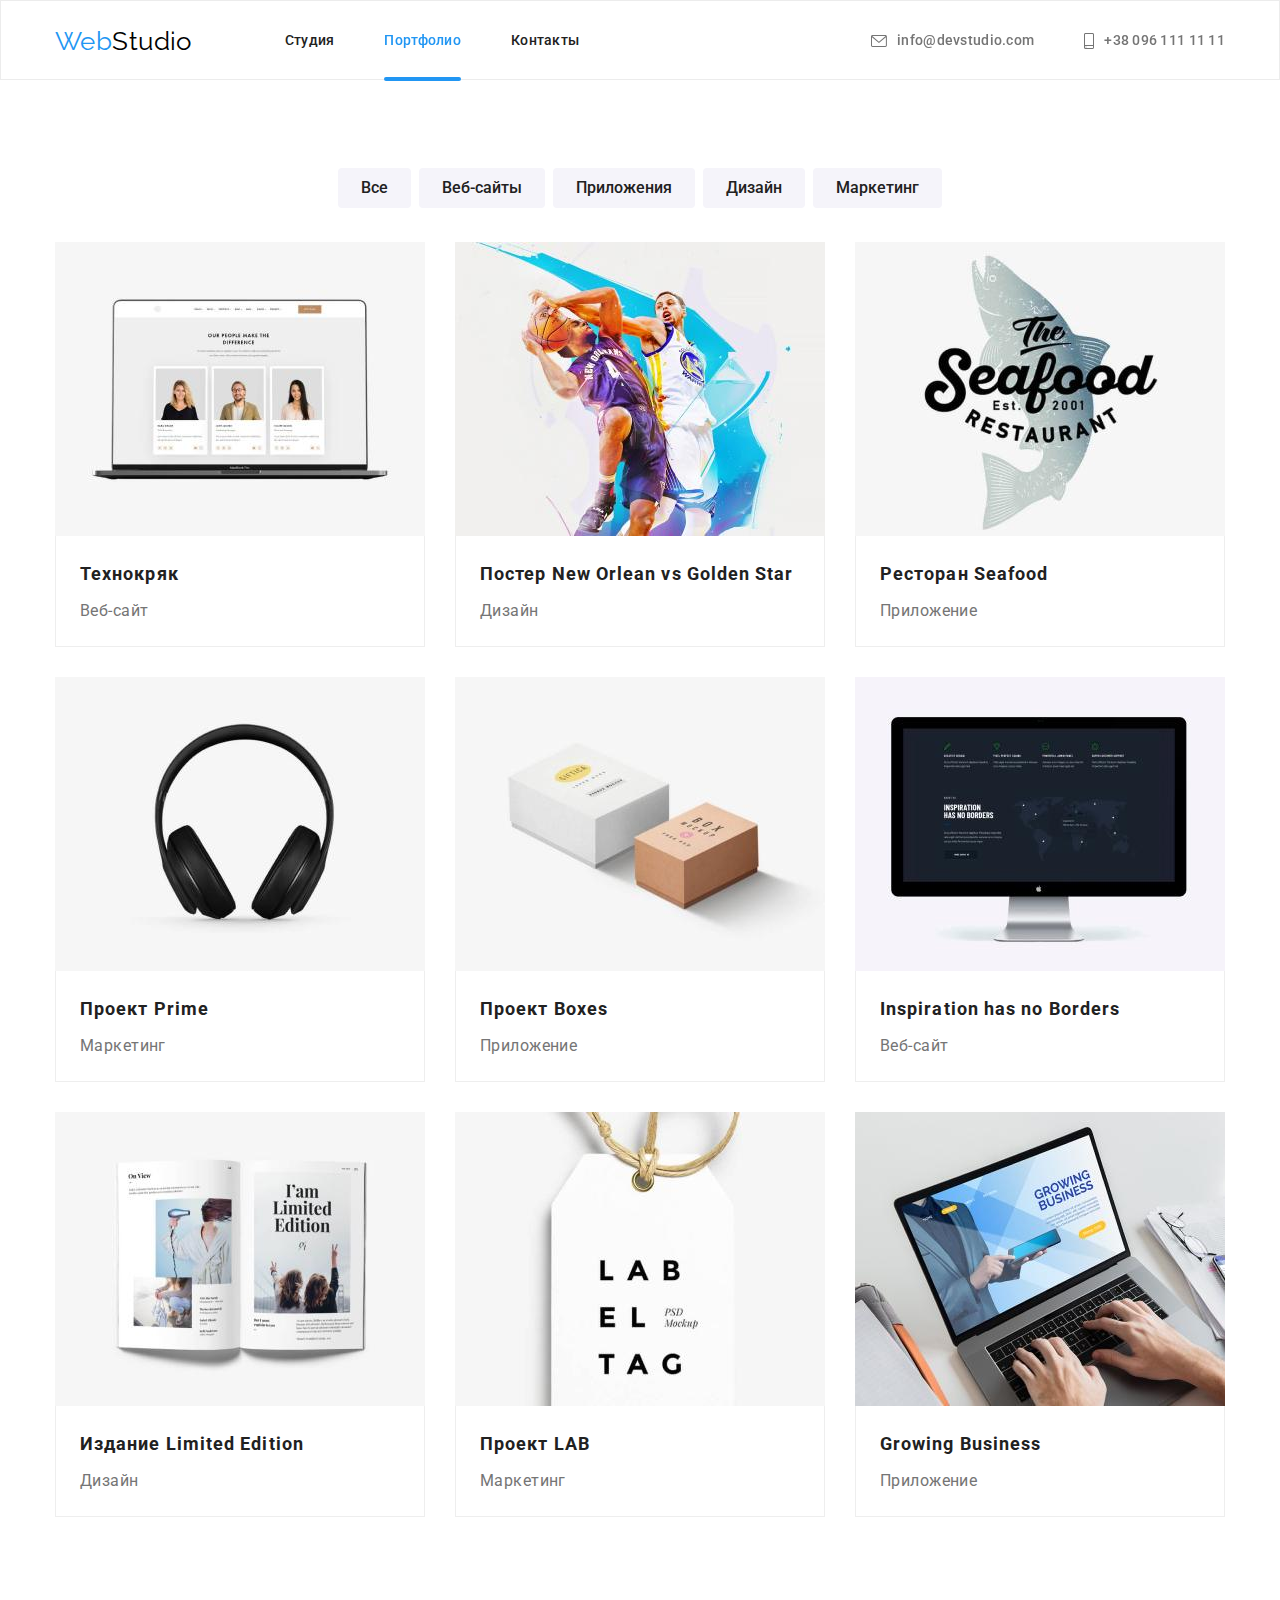
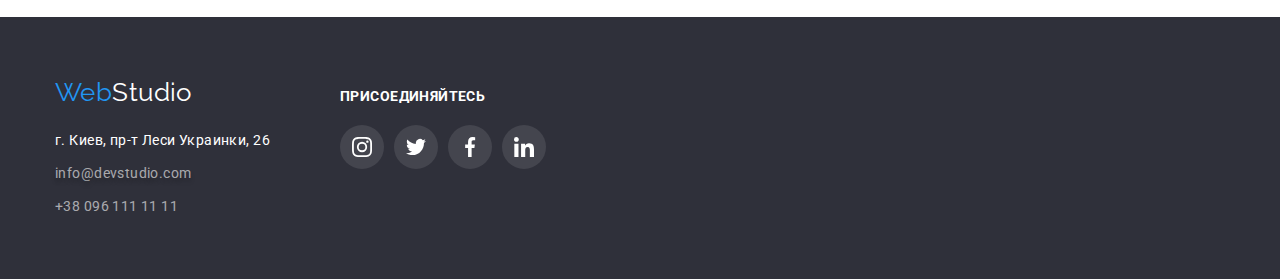
==== portfolio.html @ c6a603f1 "HW5_+" ====
<!DOCTYPE html>
<html lang="ru">

<head>
  <meta charset="UTF-8">
  <meta http-equiv="X-UA-Compatible" content="IE=edge">
  <meta name="viewport" content="width=device-width, initial-scale=1.0">
  <title>WebStudio</title>
  <link rel="preconnect" href="https://fonts.gstatic.com">
  <link href="https://fonts.googleapis.com/css2?family=Raleway:wght@700&family=Roboto:wght@400;500;700;900&display=swap"
    rel="stylesheet">
  <link rel="stylesheet" href="https://cdnjs.cloudflare.com/ajax/libs/modern-normalize/1.0.0/modern-normalize.min.css">
  <link rel="stylesheet" href="./css/styles.css">
</head>
<body>
<header class="header">
  <div class="container nav">
    <nav class="main-nav">
      <a href="./index.html" class="logo part-one" lang="en">Web<span class="logo part-two">Studio</span></a>
      <ul class="site-nav">
        <li class="item"><a href="./index.html" class="link">Студия</a></li>
        <li class="item"><a href="./portfolio.html" class="link current">Портфолио</a></li>
        <li class="item"><a href="" class="link">Контакты</a></li>
      </ul>
    </nav>
    <ul class="contact-header">
      <li class="item"><a href="mailto:info@devstudio.com" class="link " lang="en"><svg class="svg-email">
            <use href="./images/icon.svg#icon-envelope"></use>
          </svg> info@devstudio.com</a></li>
      <li class="item"><a href="tel:+380961111111" class="link "> <svg class="svg-tell">
            <use href="./images/icon.svg#icon-smartphone"></use>
          </svg>+38 096 111 11 11</a></li>
    </ul>
  </div>
</header>
  <main>
    <h1 class="hide-banner">Портфолио</h1>
   <!--Portfolio--> 
    <!--Filter-->
   <section class="section portfolio">
    <div class="container">
      <h2 class="section-title hide">Фильтр</h2>
      <ul class="filter-list">
        <li class="item"><button class="buttun secondary" type="button">Все</button></li>
        <li class="item"><button class="buttun secondary" type="button">Веб-сайты</button></li>
        <li class="item"><button class="buttun secondary" type="button">Приложения</button></li>
        <li class="item"><button class="buttun secondary" type="button">Дизайн</button></li>
        <li class="item"><button class="buttun secondary" type="button">Маркетинг</button></li>
      </ul>
      <!--Work examples-->
      <h2 class="section-title hide">Примеры работ</h2>
      <ul class="portfolio-list">
        <li class="item">
          <a href="" class="item-link">
            <div class="product-thumb">
              <img class="card-image no-gap" src="./images/website.jpg" alt="Веб-сайт" width="370" height="294">
              <div class="product-overlay">
                <p class="text-before">Технокряк это современная площадка распространения коронавируса. Компании используют эту платформу для цифрового
                  шпионажа и атак на защищённые сервера конкурентов.
                </p>
              </div>
            </div>
            <div class="content-portfolio">
              <h3 class="title">Технокряк</h3>
              <p class="text"> Веб-сайт </p>
            </div> 
          </a>
        </li>
        <li class="item">
          <a href="" class="item-link">
            <div class="product-thumb">
              <img class="card-image no-gap" src="./images/design.jpg" alt="Постер" width="370" height="294">
              <div class="product-overlay">
                <p class="text-before">Технокряк это современная площадка распространения коронавируса. Компании используют эту
                  платформу для цифрового
                  шпионажа и атак на защищённые сервера конкурентов.
                </p>
              </div>
            </div>
            <div class="content-portfolio">
              <h3 class="title">Постер <span lang="en">New Orlean vs Golden Star</span></h3>
              <p class="text"> Дизайн </p>
            </div> 
          </a>
        </li>
        <li class="item">
          <a href="" class="item-link">
            <div class="product-thumb">
              <img class="card-image no-gap" src="./images/attachment.jpg" alt="Логотип приложения" width="370" height="294">
              <div class="product-overlay">
                <p class="text-before">Технокряк это современная площадка распространения коронавируса. Компании используют эту
                  платформу для цифрового
                  шпионажа и атак на защищённые сервера конкурентов.
                </p>
              </div>
            </div>
            <div class="content-portfolio">
              <h3 class="title">Ресторан <span lang="en">Seafood</span></h3>
              <p class="text"> Приложение </p>
            </div>
          </a>
        </li>
        <li class="item">
          <a href="" class="item-link">
            <div class="product-thumb">
              <img class="card-image no-gap" src="./images/headphones.jpg" alt="Наушники" width="370" height="294">
              <div class="product-overlay">
                <p class="text-before">Технокряк это современная площадка распространения коронавируса. Компании используют эту
                  платформу для цифрового
                  шпионажа и атак на защищённые сервера конкурентов.
                </p>
              </div>
            </div>
            <div class="content-portfolio">
              <h3 class="title">Проект <span lang="en">Prime</span> </h3>
              <p class="text"> Маркетинг </p>
            </div>            
          </a>
        </li>
        <li class="item">
          <a href="" class="item-link">
            <div class="product-thumb">
              <img class="card-image no-gap" src="./images/box.jpg" alt="Коробки" width="370" height="294">
              <div class="product-overlay">
                <p class="text-before">Технокряк это современная площадка распространения коронавируса. Компании используют эту
                  платформу для цифрового
                  шпионажа и атак на защищённые сервера конкурентов.
                </p>
              </div>
            </div>
            <div class="content-portfolio">
              <h3 class="title">Проект <span lang="en">Boxes</span></h3>
              <p class="text"> Приложение </p>
            </div>
          </a>
        </li>
        <li class="item" >
          <a href="" class="item-link">
          <div class="product-thumb">
            <img class="card-image no-gap" src="./images/desktop.jpg" alt="Настольный компютер" width="370" height="294">
            <div class="product-overlay">
              <p class="text-before">Технокряк это современная площадка распространения коронавируса. Компании используют эту
                платформу для цифрового
                шпионажа и атак на защищённые сервера конкурентов.
              </p>
            </div>
          </div>
          <div class="content-portfolio">
            <h3 class="title" lang="en">Inspiration has no Borders</h3>
            <p class="text"> Веб-сайт </p>
          </div>            
          </a>
        </li>
        <li class="item" >
          <a href="" class="item-link">
          <div class="product-thumb">
            <img class="card-image no-gap" src="./images/book.jpg" alt="Книга" width="370" height="294">
            <div class="product-overlay">
              <p class="text-before">Технокряк это современная площадка распространения коронавируса. Компании используют эту
                платформу для цифрового
                шпионажа и атак на защищённые сервера конкурентов.
              </p>
            </div>
          </div>  
          <div class="content-portfolio">
            <h3 class="title">Издание <span lang="en">Limited Edition</span></h3>
            <p class="text"> Дизайн </p>
          </div>            
          </a>
        </li>
        <li class="item" >
          <a href="" class="item-link">
          <div class="product-thumb">
            <img class="card-image no-gap" src="./images/sticker.jpg" alt="Стикер" width="370" height="294">
            <div class="product-overlay">
              <p class="text-before">Технокряк это современная площадка распространения коронавируса. Компании используют эту
                платформу для цифрового
                шпионажа и атак на защищённые сервера конкурентов.
              </p>
            </div>
          </div>
          <div class="content-portfolio">
            <h3 class="title">Проект <span lang="en">LAB</span></h3>
            <p class="text"> Маркетинг </p>
          </div>            
          </a>
        </li>
        <li class="item" >
          <a href="" class="item-link">
          <div class="product-thumb">
            <img class="card-image no-gap" src="./images/macbook.jpg" alt="Макбук" width="370" height="294">
            <div class="product-overlay">
              <p class="text-before">Технокряк это современная площадка распространения коронавируса. Компании используют эту
                платформу для цифрового
                шпионажа и атак на защищённые сервера конкурентов.
              </p>
            </div>
          </div>  
          <div class="content-portfolio">
            <h3 class="title" lang="en">Growing Business</h3>
            <p class="text"> Приложение </p>
          </div>            
          </a>
        </li>
      </ul>
    </div>
   </section>
  </main>
  <footer>
    <div class="container footer">
      <div>
        <a href="./index.html" class="logo part-one footer" lang="en">Web<span class="logo part-three">Studio</span></a>
        <address class="address">
          <p class="location">г. Киев, пр-т Леси Украинки, 26</p>
          <ul class="contact-footer">
            <li class="item"><a href="mailto:info@devstudio.com" class="link mail" lang="en">info@devstudio.com</a></li>
            <li class="item"><a href="tel:+380961111111" class="link">+38 096 111 11 11</a></li>
          </ul>
        </address>
      </div>
      <div class="social-network-footer">
        <h2 class="social-titel">Присоединяйтесь</h2>
        <ul class="social-network-list">
          <li class="item"><a href="" class="link-instagram" target="_blank" rel="noreferrer noopener"><svg
                class="svg-social-network">
                <use href="./images/icon.svg#icon-instagram"></use>
              </svg><span class="hide" lang="en">Instagram</span></a></li>
          <li class="item"><a href="" class="link-twitter" target="_blank" rel="noreferrer noopener"><svg
                class="svg-social-network">
                <use href="./images/icon.svg#icon-twitter"></use>
              </svg> <span class="hide" lang="en">Twitter</span></a></li>
          <li class="item"><a href="" class="link-facebook" target="_blank" rel="noreferrer noopener"><svg
                class="svg-social-network">
                <use href="./images/icon.svg#icon-facebook"></use>
              </svg> <span class="hide" lang="en">Facebook</span></a></li>
          <li class="item"><a href="" class="link-linkedin" target="_blank" rel="noreferrer noopener"><svg
                class="svg-social-network">
                <use href="./images/icon.svg#icon-linkedin"></use>
              </svg> <span class="hide" lang="en">Linkedin</span></a></li>
        </ul>
      </div>
    </div>
  </footer>
  <script>
    const { height: HeaderHeight } = document
      .querySelector(".header")
      .getBoundingClientRect();

    document.body.style.paddingTop = `${HeaderHeight}px`;

  </script>
</body>

</html>
---- css/styles.css ----
/* Цвет основного текста #757575 */
/* Вторичный цвет текста #212121 */
/* Вторичный цвет футера текста #FFFFFF*/
/* Цвет логотипа  #2196F3 ,#000000*/
/* Акцент #2196F3 */
/* Основной цвет фона #757575 */
/* Вторичный цвет фона #F5F4FA */
/* Цвет фона банер и футер #2F303A */

:root {
  --primary-text-color: #757575;
  --tiile-text-color: #212121;
  --accent-color: #2196f3;
  --accent-secondary-color: #188ce8;
  --primary-background-color: #ffffff;
  --secondary-background-color: #2f303a;
  --third-background-color: #f5f4fa;
  --logo-color: #000000;
  --contact-text-footer-color: rgba(255, 255, 255, 0.6);
}

body {
  margin: 0;
  background-color: var(--primary-background-color);
  color: var(--primary-text-color);
  font-family: Roboto, sans-serif;
  font-size: 14px;
  line-height: 1.71;
  letter-spacing: 0.03em;
}
/*========Reset==========*/
ul {
  margin: 0;
  padding: 0;
  list-style: none;
}

h1,
h2,
h3,
p {
  margin-top: 0;
  margin-bottom: 0;
}
h1,
h2,
h3 {
  font-size: 14px;
}

/*=======End Reset=======*/
/*======Global class======*/
.container {
  margin-left: auto;
  margin-right: auto;
  padding-left: 15px;
  padding-right: 15px;
  width: 1200px;
}
.title {
  margin-bottom: 10px;
}
.section {
  padding-top: 94px;
  padding-bottom: 94px;
}
.hide-banner,
.section-title.hide,
.social-network-list .hide,
.backdrop .hide {
  position: absolute;
  width: 1px;
  height: 1px;
  margin: -1px;
  border: 0;
  padding: 0;
  white-space: nowrap;
  clip-path: inset(100%);
  clip: rect(0 0 0 0);
  overflow: hidden;
}

/*======buttun==========*/
.buttun {
  cursor: pointer;
  font-size: 16px;
  border-radius: 4px;
  border: 1px solid transparent;

  transition: background-color 250ms cubic-bezier(0.4, 0, 0.2, 1),
    color 250ms cubic-bezier(0.4, 0, 0.2, 1),
    box-shadow 250ms cubic-bezier(0.4, 0, 0.2, 1);
}
.buttun.primary {
  display: inline-block;

  color: var(--primary-background-color);
  background-color: var(--accent-color);
  line-height: 1.88;

  letter-spacing: 0.06em;
  padding: 10px 32px;
  text-align: center;
}
.buttun.secondary {
  display: inline-block;
  color: var(--tiile-text-color);
  background-color: var(--third-background-color);
  font-weight: 500;
  line-height: 1.63;
  padding: 6px 22px;
  min-width: 73px;
  min-height: 38px;
  text-align: center;
}
.buttun.primary:hover,
.buttun.primary:focus {
  background-color: var(--accent-secondary-color);
}
.buttun.secondary:hover,
.buttun.secondary:focus {
  color: var(--primary-background-color);
  background-color: var(--accent-color);
  box-shadow: 0px 3px 1px rgba(0, 0, 0, 0.1), 0px 1px 2px rgba(0, 0, 0, 0.08),
    0px 2px 2px rgba(0, 0, 0, 0.12);
  border-radius: 4px;
}
/*====== END Global class======*/
/*=======Header============*/
/*=======Logo==============*/
.header {
  position: fixed;
  top: 0;
  left: 0;

  width: 100%;
  height: 80px;

  background-color: var(--primary-background-color);
  border: 1px solid #ececec;
  z-index: 2;
}

.logo {
  font-family: Raleway, sans-serif;
  font-size: 26px;
  line-height: 1.19;
  text-decoration: none;
}
.logo.part-one {
  color: var(--accent-color);
}
.logo.part-two {
  color: var(--logo-color);
}
.container.nav,
.main-nav {
  display: flex;
  align-items: center;
}

/*=======Site nav=======*/
.site-nav {
  display: flex;
  margin-left: 93px;
}
.site-nav .link {
  display: block;
  padding-top: 32px;
  padding-bottom: 32px;

  color: var(--tiile-text-color);

  font-weight: 500;
  line-height: 1.14;
  letter-spacing: 0.02em;
  text-decoration: none;

  transition: color 250ms cubic-bezier(0.4, 0, 0.2, 1);
}
.site-nav .link:hover,
.site-nav .link:focus {
  color: var(--accent-color);
}
.site-nav .link.current {
  position: relative;
  color: var(--accent-color);
}
.site-nav .link.current::after {
  position: absolute;
  bottom: 0;
  left: 0;

  display: block;
  content: '';
  height: 4px;
  width: 100%;
  margin-top: 28px;
  background: #2196f3;
  border-radius: 2px;
}
.contact-header .item + .item,
.site-nav .item + .item {
  margin-left: 50px;
}

/*======contact==========*/
.contact-header {
  display: flex;
  margin-left: auto;
}

.contact-header .link {
  display: flex;
  align-items: center;
  padding-top: 32px;
  padding-bottom: 32px;

  color: var(--primary-text-color);

  font-weight: 500;
  line-height: 1.14;
  letter-spacing: 0.02em;
  text-decoration: none;

  transition: color 250ms cubic-bezier(0.4, 0, 0.2, 1);
}
.contact-footer .link {
  color: var(--contact-text-footer-color);
  line-height: 1.71;
  text-decoration: none;
}
.contact-footer .link.mail {
  text-shadow: 0px 4px 4px rgba(0, 0, 0, 0.25);
}

.contact-header .link:hover,
.contact-header .link:focus {
  color: var(--accent-color);
}
.contact-header .item.email,
.contact-header .item.tell {
  display: flex;
  align-items: center;
}
.contact-header .svg-email {
  width: 16px;
  height: 12px;
  margin-right: 10px;
  fill: currentColor;
}
.contact-header .svg-tell {
  width: 10px;
  height: 16px;
  margin-right: 10px;
  fill: currentColor;
}

/*======= END Header============*/
/*========Main===========*/
/*========Banner=========*/
.banner {
  max-width: 1600px;
  margin-left: auto;
  margin-right: auto;
  background-color: var(--secondary-background-color);
  background-image: linear-gradient(
      to right,
      rgba(47, 48, 58, 0.4),
      rgba(47, 48, 58, 0.4)
    ),
    url(../images/baner.jpg);
  background-repeat: no-repeat;
  background-position: center;
  background-size: cover;
  text-align: center;
  padding: 200px 0;
}
.banner-title {
  margin-bottom: 30px;
  color: var(--primary-background-color);
  font-weight: 900;
  font-size: 44px;
  line-height: 1.36;
  letter-spacing: 0.06em;
  text-transform: uppercase;
}
.section-title,
.hide-banner {
  margin-bottom: 50px;
  color: var(--tiile-text-color);
  font-size: 36px;
  line-height: 1.17;
  text-align: center;
}

/*======particular qualities======*/
.qualities-list,
.doing-list,
.team-list {
  display: flex;
}
.qualities-list .item + .item,
.doing-list .item + .item,
.team-list .item + .item {
  margin-left: 30px;
}
.qualities-list .item,
.team-list .item {
  width: 270px;
}
.qualities-list .title {
  color: var(--tiile-text-color);
  line-height: 1.14;
  text-transform: uppercase;
}
.icon-svg {
  display: flex;
  align-items: center;
  justify-content: center;
  height: 120px;
  background-color: #f5f4fa;
  border-radius: 4px;
  margin-bottom: 30px;
}
.qualities-list .svg-qualities {
  width: 70px;
  height: 70px;
}
/*========What are we doing========*/
.section.doing {
  padding-top: 0;
  padding-bottom: 94px;
}
.card-image.no-gap {
  display: block;
}
.doing-list .item {
  width: 370px;
}
.doing-list .product-thumb {
  position: relative;
}
.section.doing .box {
  position: absolute;
  bottom: 0;
  right: 0;

  display: flex;
  align-items: center;
  justify-content: center;
  text-align: center;
  width: 370px;
  height: 70px;

  background: rgba(47, 48, 58, 0.8);
}
.section.doing .title {
  color: var(--primary-background-color);
  line-height: 1.14;
  text-transform: uppercase;
  margin: 0;
}
/*========Team=========*/
.section.team {
  text-align: center;
  background-color: var(--third-background-color);
}
.content-team {
  padding: 30px;
  background-color: var(--primary-background-color);
  box-shadow: 0px 1px 3px rgba(0, 0, 0, 0.12), 0px 1px 1px rgba(0, 0, 0, 0.14),
    0px 2px 1px rgba(0, 0, 0, 0.2);
  border-radius: 0px 0px 4px 4px;
}
.team-list .title {
  color: var(--tiile-text-color);
  font-weight: 500;
}
.team-list .text,
.team-list .title {
  font-size: 16px;
  line-height: 1.19;
}
.content-team .svg-social-network {
  height: 20px;
  width: 20px;
  fill: currentColor;
}
.content-team .link-instagram,
.content-team .link-twitter,
.content-team .link-facebook,
.content-team .link-linkedin {
  color: #afb1b8;
  background-color: transparent;

  transition: color 250ms cubic-bezier(0.4, 0, 0.2, 1),
    background-color 250ms cubic-bezier(0.4, 0, 0.2, 1);
}
.content-team .link-instagram:hover,
.content-team .link-twitter:hover,
.content-team .link-facebook:hover,
.content-team .link-linkedin:hover,
.content-team .link-instagram:focus,
.content-team .link-twitter:focus,
.content-team .link-facebook:focus,
.content-team .link-linkedin:focus {
  color: var(--primary-background-color);
  background-color: var(--accent-color);
}
/*=========Regular customers======*/
.regular-customers {
  padding: 94px 0;
}
.regular-customers-list {
  display: flex;
}

.regular-customers-list .svg-company {
  width: 106px;
  height: 60px;
  fill: currentColor;
}

.regular-customers-list .link-company {
  display: flex;
  align-items: center;
  justify-content: center;
  width: 170px;
  height: 92px;
  border: 1px solid #afb1b8;
  border-radius: 4px;
  color: #afb1b8;

  transition: color 250ms cubic-bezier(0.4, 0, 0.2, 1),
    border 250ms cubic-bezier(0.4, 0, 0.2, 1);
}
.regular-customers-list .link-company:hover,
.regular-customers-list .link-company:focus {
  border: 1px solid var(--accent-color);
  color: var(--accent-color);
}
.regular-customers-list .item + .item {
  margin-left: 30px;
}

/*========Portfolio========*/
.section.portfolio {
  padding-top: 88px;
  padding-bottom: 100px;
}
.filter-list {
  display: flex;
  justify-content: center;
  margin-bottom: 34px;
}
.filter-list .item + .item {
  margin-left: 8px;
}
.portfolio-list {
  display: flex;
  flex-wrap: wrap;
}
.portfolio-list .item {
  flex-basis: calc((100% - 60px) / 3);
  margin-right: 30px;
  margin-bottom: 30px;
  background: var(--primary-background-color);
}
.portfolio-list .item:nth-child(3n) {
  margin-right: 0;
}
.portfolio-list .item:nth-last-child(-n + 3) {
  margin-bottom: 0;
}
.portfolio-list .item-link {
  display: block;
  text-decoration: none;

  transition: box-shadow 250ms cubic-bezier(0.4, 0, 0.2, 1);
}
.portfolio-list .item-link:hover,
.portfolio-list .item-link:focus {
  box-shadow: 0px 1px 1px rgba(0, 0, 0, 0.12), 0px 4px 4px rgba(0, 0, 0, 0.06),
    1px 4px 6px rgba(0, 0, 0, 0.16);
}
.content-portfolio {
  padding: 20px 24px;
  border-right-width: 1px;
  border-right-style: solid;
  border-right-color: #eeeeee;
  border-left-width: 1px;
  border-left-style: solid;
  border-left-color: #eeeeee;
  border-bottom-width: 1px;
  border-bottom-style: solid;
  border-bottom-color: #eeeeee;
}
.portfolio-list .title {
  margin: 0 0 4px 0;
  color: var(--tiile-text-color);
  font-size: 18px;
  line-height: 2;
  letter-spacing: 0.06em;
  border-right-width: 1px;
}
.portfolio-list .text {
  font-size: 16px;
  line-height: 1.88;
  border-right-width: 1px;
  color: var(--primary-text-color);
}
.section.portfolio .product-thumb {
  position: relative;
  overflow: hidden;
}
.product-overlay {
  position: absolute;
  top: 0;
  left: 0;
  transform: translateY(294px);

  width: 100%;
  height: 100%;
  padding: 63px 24px;
  font-size: 18px;
  line-height: 1.55;

  color: var(--primary-background-color);
  background-color: rgba(33, 150, 243, 0.9);
  opacity: 0;
  transition: transform 250ms cubic-bezier(0.4, 0, 0.2, 1);
}
.item-link:hover .product-overlay,
.item-link:focus .product-overlay {
  transform: translateY(0);
  opacity: 1;
}
/*======== END Main===========*/
/*========Footer==============*/
footer {
  background-color: var(--secondary-background-color);
  padding-top: 60px;
  padding-bottom: 60px;
}
.container.footer {
  display: flex;
  align-items: baseline;
}
.address {
  margin-top: 20px;
  font-style: normal;
}
.logo.part-three {
  color: var(--primary-background-color);
}
.location {
  color: var(--primary-background-color);
  line-height: 1.71;
}
.contact-footer .item,
.location {
  margin-bottom: 9px;
  display: block;
}
.contact-footer .item:nth-child(2) {
  margin-bottom: 0;
}
.social-network-footer {
  margin-left: 70px;
}
.social-titel {
  line-height: 1.14;
  text-transform: uppercase;
  color: var(--primary-background-color);
}
.social-network-list {
  display: flex;
  margin-top: 20px;
}
.link-instagram,
.link-twitter,
.link-facebook,
.link-linkedin {
  display: flex;
  align-items: center;
  justify-content: center;
  height: 44px;
  width: 44px;
  border-radius: 50%;
  background-color: rgba(255, 255, 255, 0.1);

  transition: background-color 250ms cubic-bezier(0.4, 0, 0.2, 1);
}
.svg-social-network {
  height: 20px;
  width: 20px;
  fill: var(--primary-background-color);
}
.social-network-list .item + .item {
  margin-left: 10px;
}
.link-instagram:hover,
.link-twitter:hover,
.link-facebook:hover,
.link-linkedin:hover,
.link-instagram:focus,
.link-twitter:focus,
.link-facebook:focus,
.link-linkedin:focus {
  background-color: var(--accent-color);
}
/*========END Footer==============*/

/*========Backdrop=========*/
.backdrop {
  position: fixed;
  top: 0;
  left: 0;

  width: 100%;
  height: 100%;
  background-color: rgba(0, 0, 0, 0.2);

  z-index: 3;

  transform: scale(1);
  transition: opacity 250ms cubic-bezier(0.4, 0, 0.2, 1),
    transform 250ms cubic-bezier(0.4, 0, 0.2, 1);
}
.backdrop.is-hidden {
  opacity: 0;
  pointer-events: none;

  transform: scale(0);
  transition: opacity 250ms cubic-bezier(0.4, 0, 0.2, 1),
    transform 250ms cubic-bezier(0.4, 0, 0.2, 1);
}
.modal {
  position: absolute;
  left: 50%;
  top: 50%;
  transform: translate(-50%, -50%);

  width: 528px;
  height: 581px;

  background: var(--primary-background-color);
  box-shadow: 0px 1px 3px rgba(0, 0, 0, 0.12), 0px 1px 1px rgba(0, 0, 0, 0.14),
    0px 2px 1px rgba(0, 0, 0, 0.2);
  border-radius: 4px;
}
.buttun.close {
  display: flex;
  align-items: center;
  justify-content: center;
  height: 30px;
  width: 30px;
  margin: 8px 8px 0 490px;
  padding: 0;
  border-radius: 50%;
  background: #ffffff;
  border: 1px solid rgba(0, 0, 0, 0.1);
}
.backdrop .svg-buttun {
  width: 18px;
  height: 18px;
  fill: #000000;
}
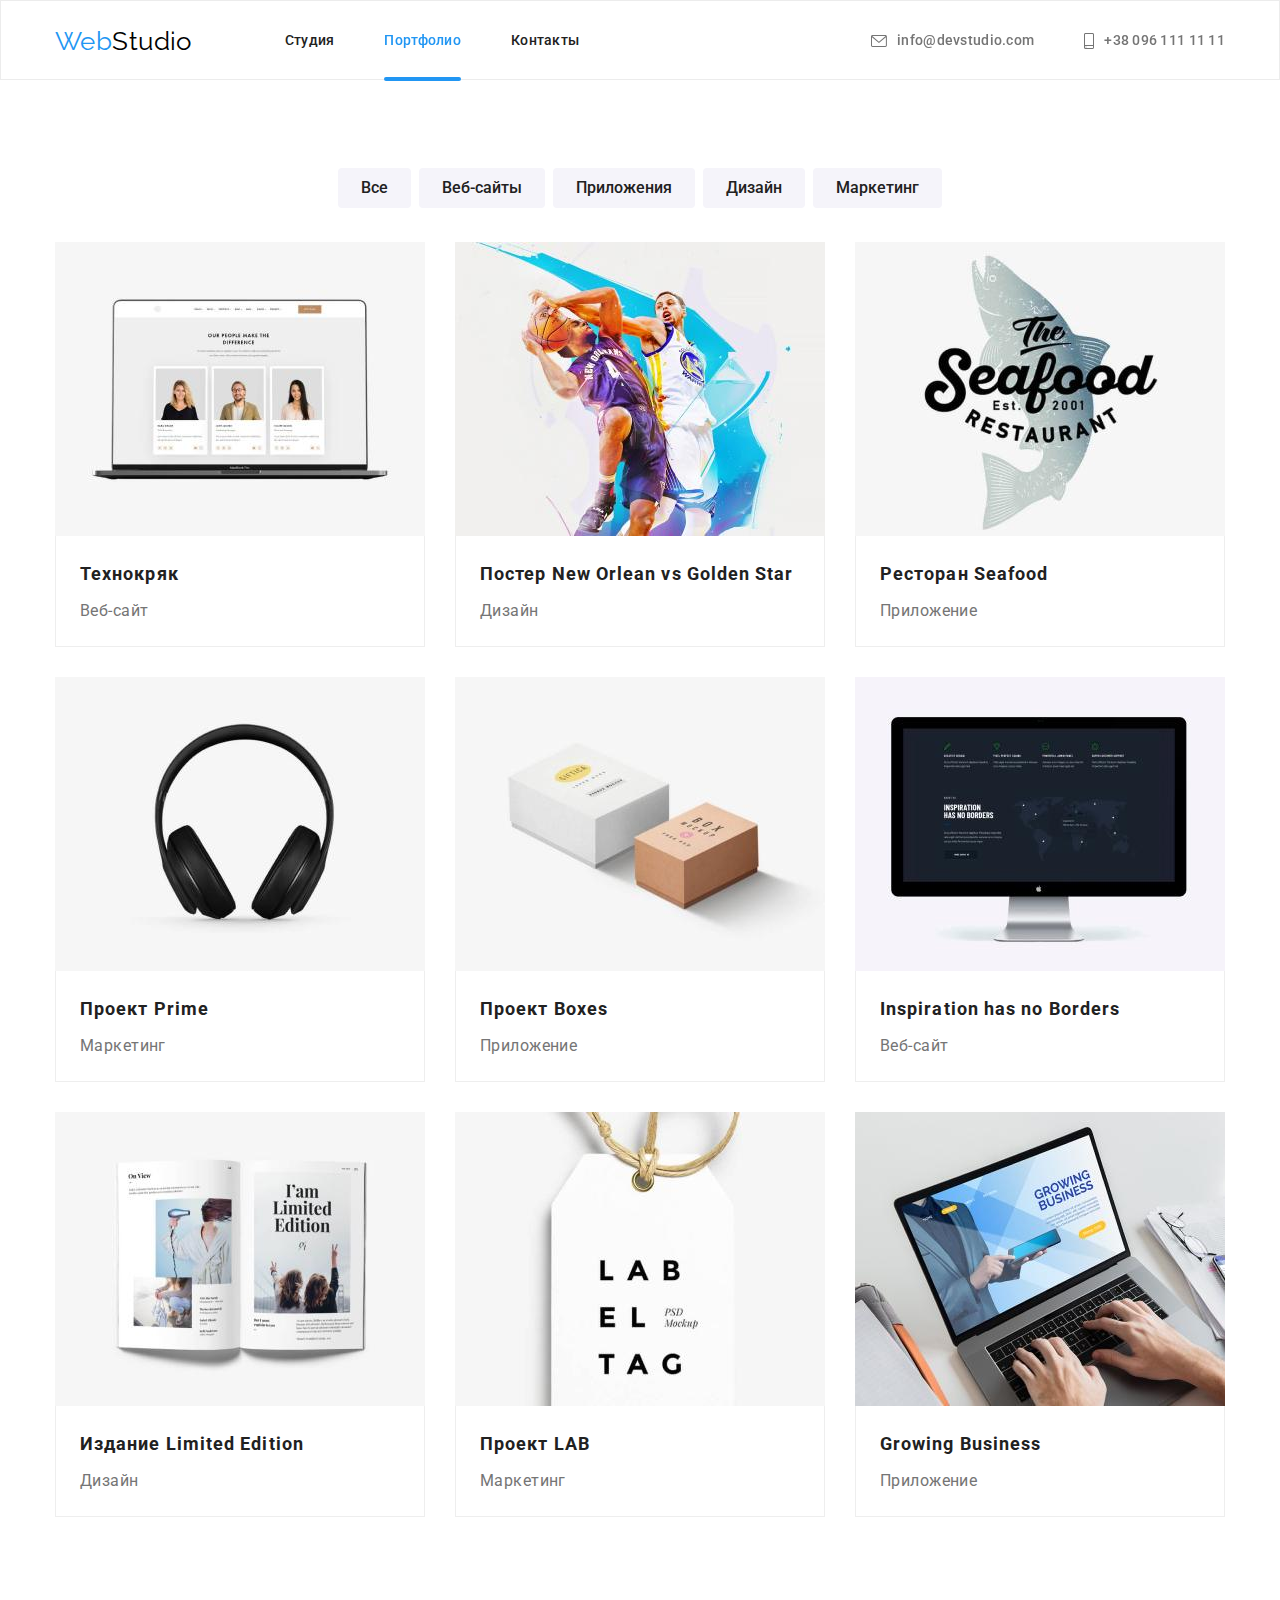
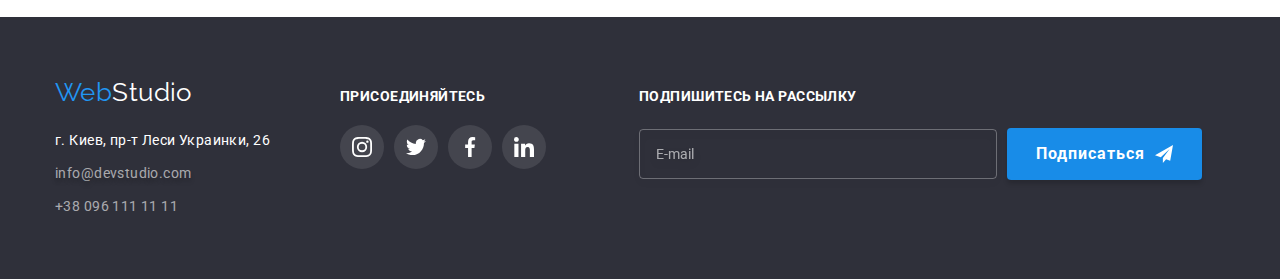
==== commit f93dde9b: "Add-form" ====
--- a/portfolio.html
+++ b/portfolio.html
@@ -239,6 +239,20 @@
               </svg> <span class="hide" lang="en">Linkedin</span></a></li>
         </ul>
       </div>
+      <form class="form-footer js-speaker-form">
+        <b class="form-text">Подпишитесь на рассылку</b>
+        <div class="grup">
+          <div class="form-field">
+            <input type="email" name="email" id="email" placeholder="E-mail">
+          </div>
+          <button class="buttun submit" type="submit">Подписаться
+            <svg class="svg-send">
+              <use href="./images/icon.svg#icon-send"></use>
+            </svg>
+          </button>
+        </div>
+      </form>
+      </div>
     </div>
   </footer>
   <script>
@@ -249,6 +263,17 @@
     document.body.style.paddingTop = `${HeaderHeight}px`;
 
   </script>
+  <script>
+    (() => {
+      document.querySelector('.js-speaker-form').addEventListener('submit', e => {
+        e.preventDefault();
+
+        new FormData(e.currentTarget).forEach((value, name) =>
+          console.log(`${name}: ${value}`),
+        );
+      });
+    })();
+  </script>
 </body>
 
 </html>--- a/css/styles.css
+++ b/css/styles.css
@@ -610,6 +610,53 @@
 .link-linkedin:focus {
   background-color: var(--accent-color);
 }
+.footer .form-footer {
+  margin-left: 93px;
+}
+.footer .form-text {
+  line-height: 1.142;
+  text-transform: uppercase;
+
+  color: var(--primary-background-color);
+}
+.footer .grup {
+  display: flex;
+  align-items: baseline;
+}
+.form-footer .form-field {
+  margin-top: 20px;
+}
+.form-footer .form-field input {
+  width: 358px;
+  height: 50px;
+  padding: 15px 0 15px 16px;
+
+  line-height: 1.25;
+  color: rgba(255, 255, 255, 0.6);
+
+  background-color: inherit;
+  border: 1px solid rgba(255, 255, 255, 0.3);
+  filter: drop-shadow(0px 4px 4px rgba(0, 0, 0, 0.15));
+  border-radius: 4px;
+}
+.form-footer .form-field input::placeholder {
+  line-height: 1.25;
+  color: rgba(255, 255, 255, 0.6);
+}
+.footer .grup .buttun.submit {
+  display: flex;
+  align-items: center;
+  text-align: center;
+
+  padding: 10px 28px;
+  margin-left: 10px;
+}
+.footer .svg-send {
+  width: 18px;
+  height: 18px;
+  margin-left: 10px;
+}
+
 /*========END Footer==============*/
 
 /*========Backdrop=========*/
@@ -667,3 +714,87 @@
   height: 18px;
   fill: #000000;
 }
+/*=====Form=======*/
+.form {
+  width: 448px;
+  margin: 0 auto 0 auto;
+  text-align: center;
+}
+textarea {
+  padding: 12px 16px;
+  resize: none;
+  border: 1px solid rgba(33, 33, 33, 0.2);
+  border-radius: 4px;
+}
+.form-field {
+  display: flex;
+  flex-direction: column;
+  margin-top: 10px;
+  text-align: left;
+}
+.form-field input {
+  margin: 0;
+  padding: 12px 0 12px 42px;
+  border: 1px solid rgba(33, 33, 33, 0.2);
+  border-radius: 4px;
+}
+.form-field label {
+  font-size: 12px;
+  line-height: 1.16;
+  letter-spacing: 0.01em;
+  margin-bottom: 4px;
+}
+.form-field textarea::placeholder {
+  line-height: 1.14;
+  letter-spacing: 0.01em;
+  color: rgba(117, 117, 117, 0.5);
+}
+.form-title {
+  margin-bottom: 12px;
+  font-size: 20px;
+  line-height: 1.15;
+  text-align: center;
+  color: var(--tiile-text-color);
+}
+
+.checkbox-agreement-conditions {
+  display: flex;
+  align-items: center;
+  justify-content: center;
+
+  margin-top: 20px;
+  margin-bottom: 30px;
+}
+.checkbox-agreement-conditions input[type='checkbox'] {
+  width: 16px;
+  height: 15px;
+}
+.checkbox-agreement-conditions label,
+.checkbox-agreement-conditions .checkbox-link {
+  line-height: 1.71;
+}
+.checkbox-agreement-conditions label {
+  margin-left: 7px;
+}
+.checkbox-agreement-conditions .checkbox-link {
+  text-decoration-line: underline;
+  color: var(--accent-color);
+}
+.form-field .svg-phone,
+.form-field .svg-mail,
+.form-field .svg-human {
+  width: 18px;
+  height: 18px;
+  display: none;
+}
+
+.buttun.submit {
+  display: inline-block;
+  padding: 10px 55px 10px 55px;
+  font-weight: bold;
+  line-height: 1.875;
+  letter-spacing: 0.06em;
+  color: var(--primary-background-color);
+  background: var(--accent-secondary-color);
+  box-shadow: 0px 4px 4px rgba(0, 0, 0, 0.15);
+}
